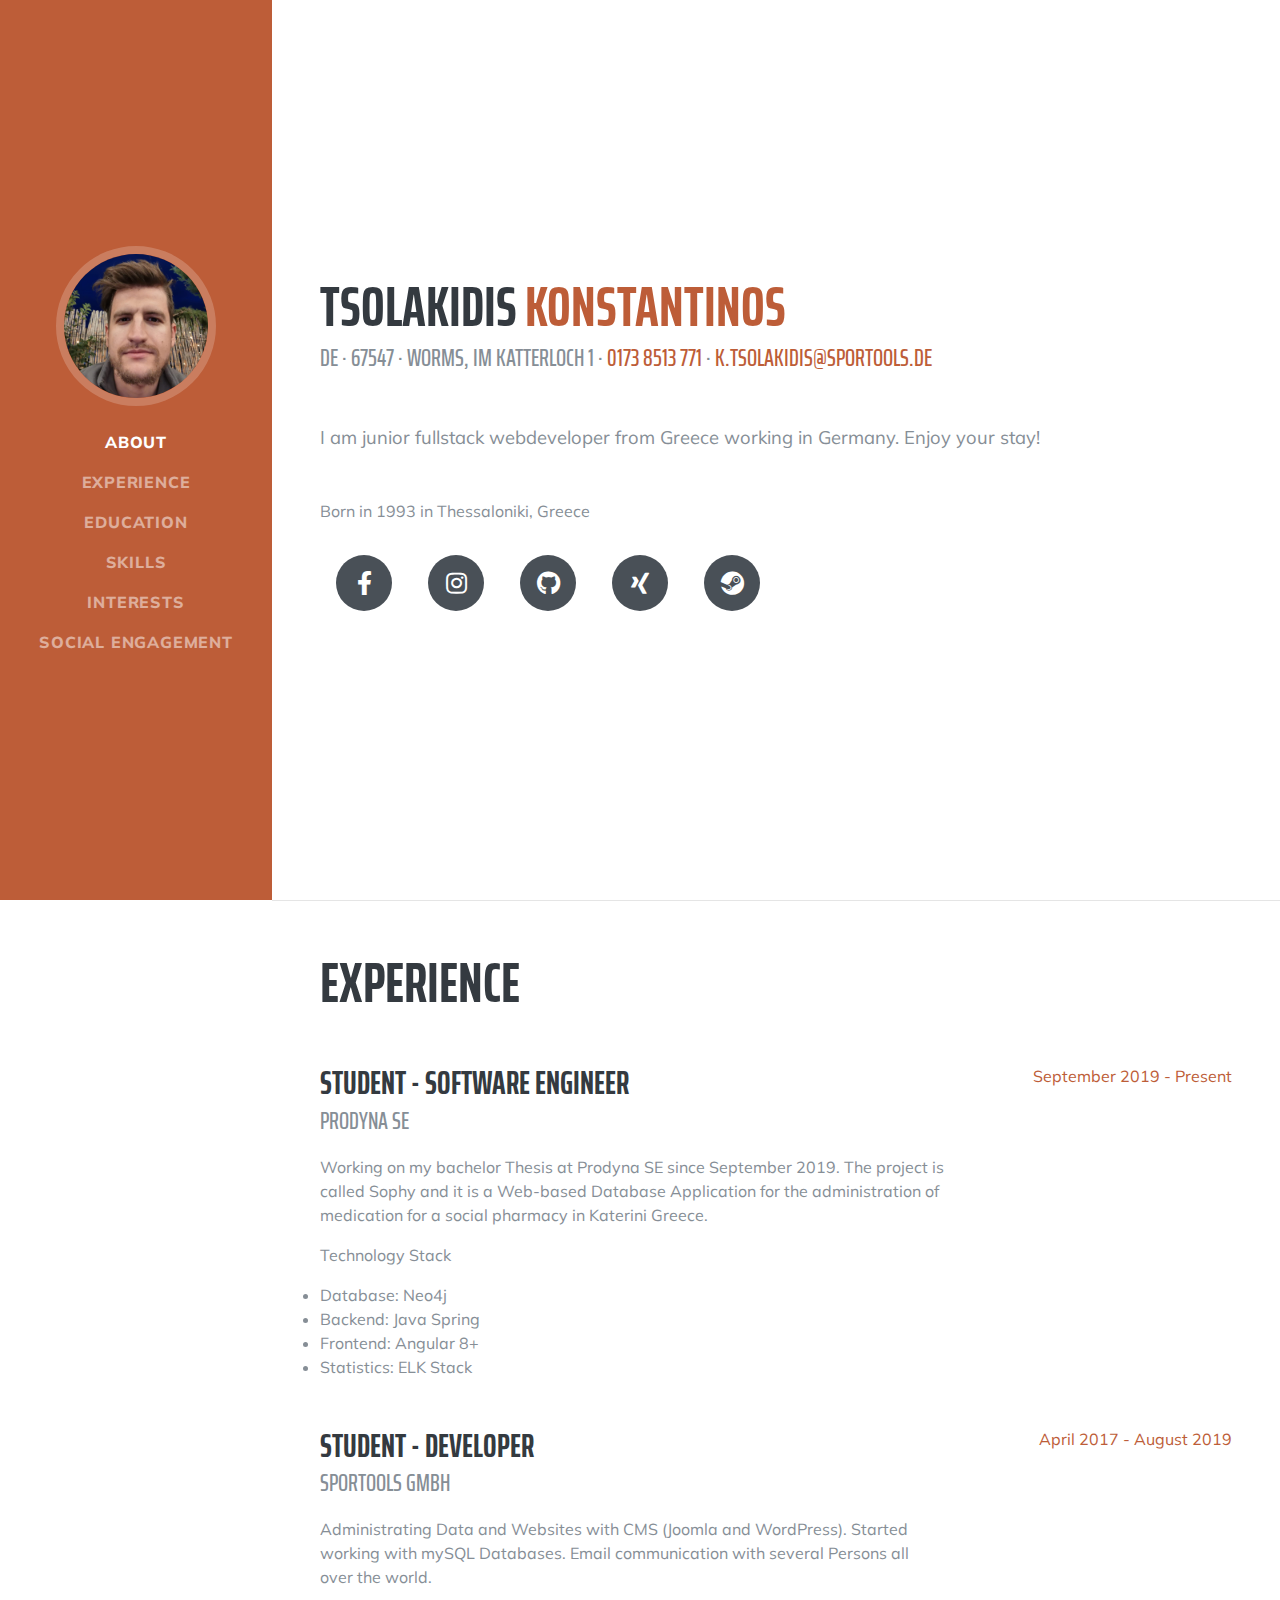
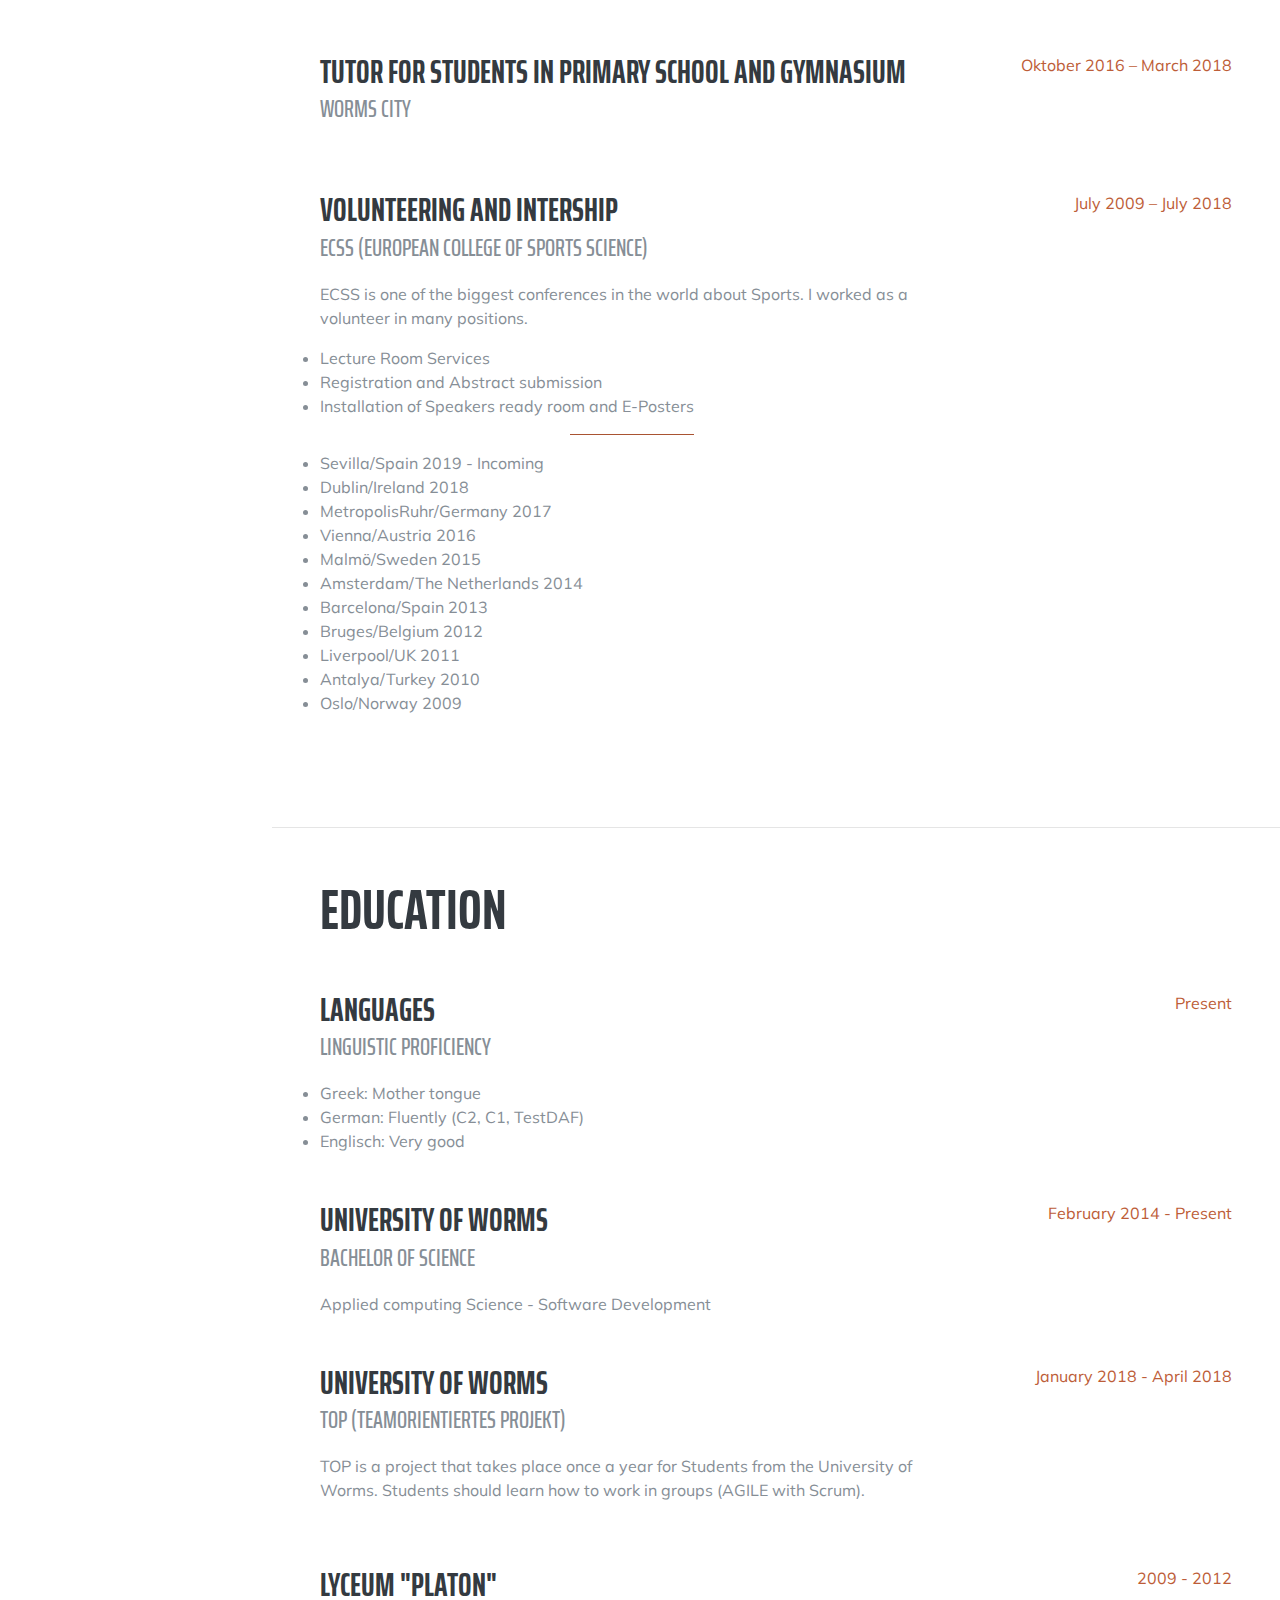
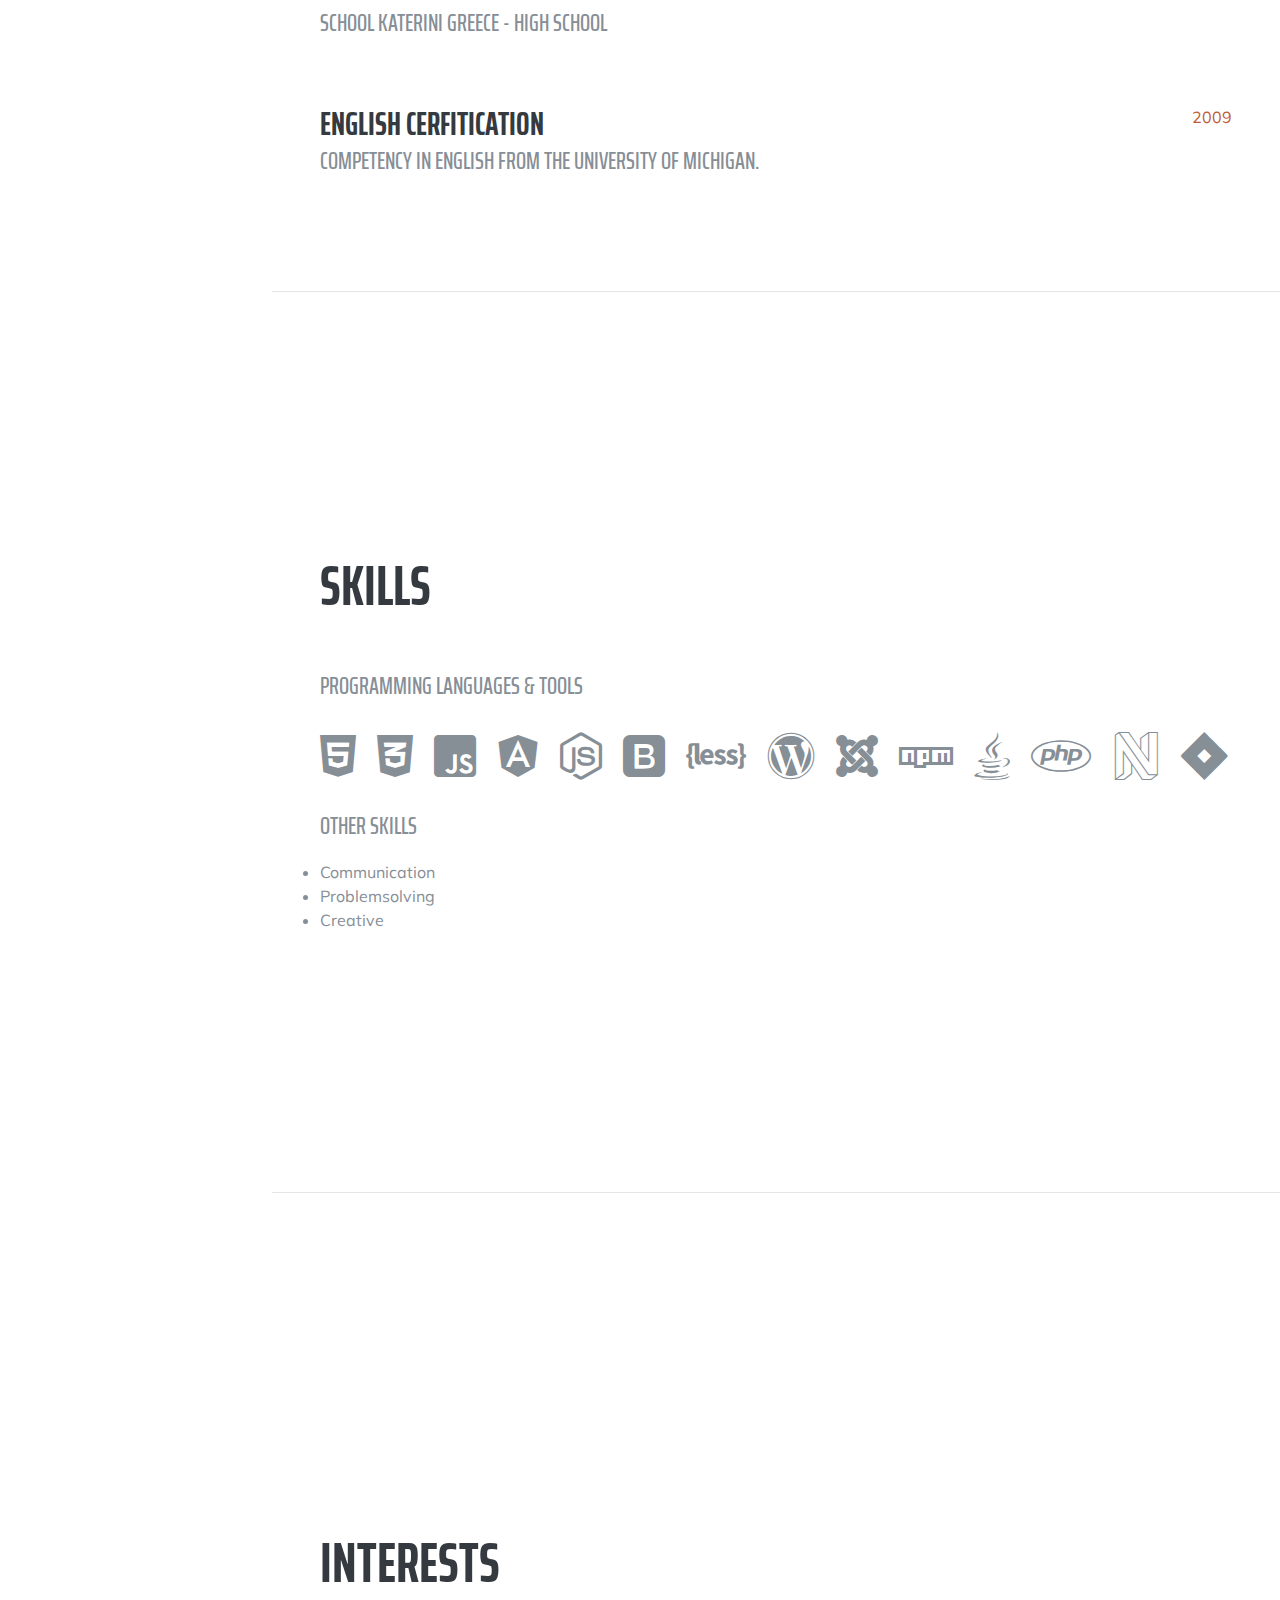
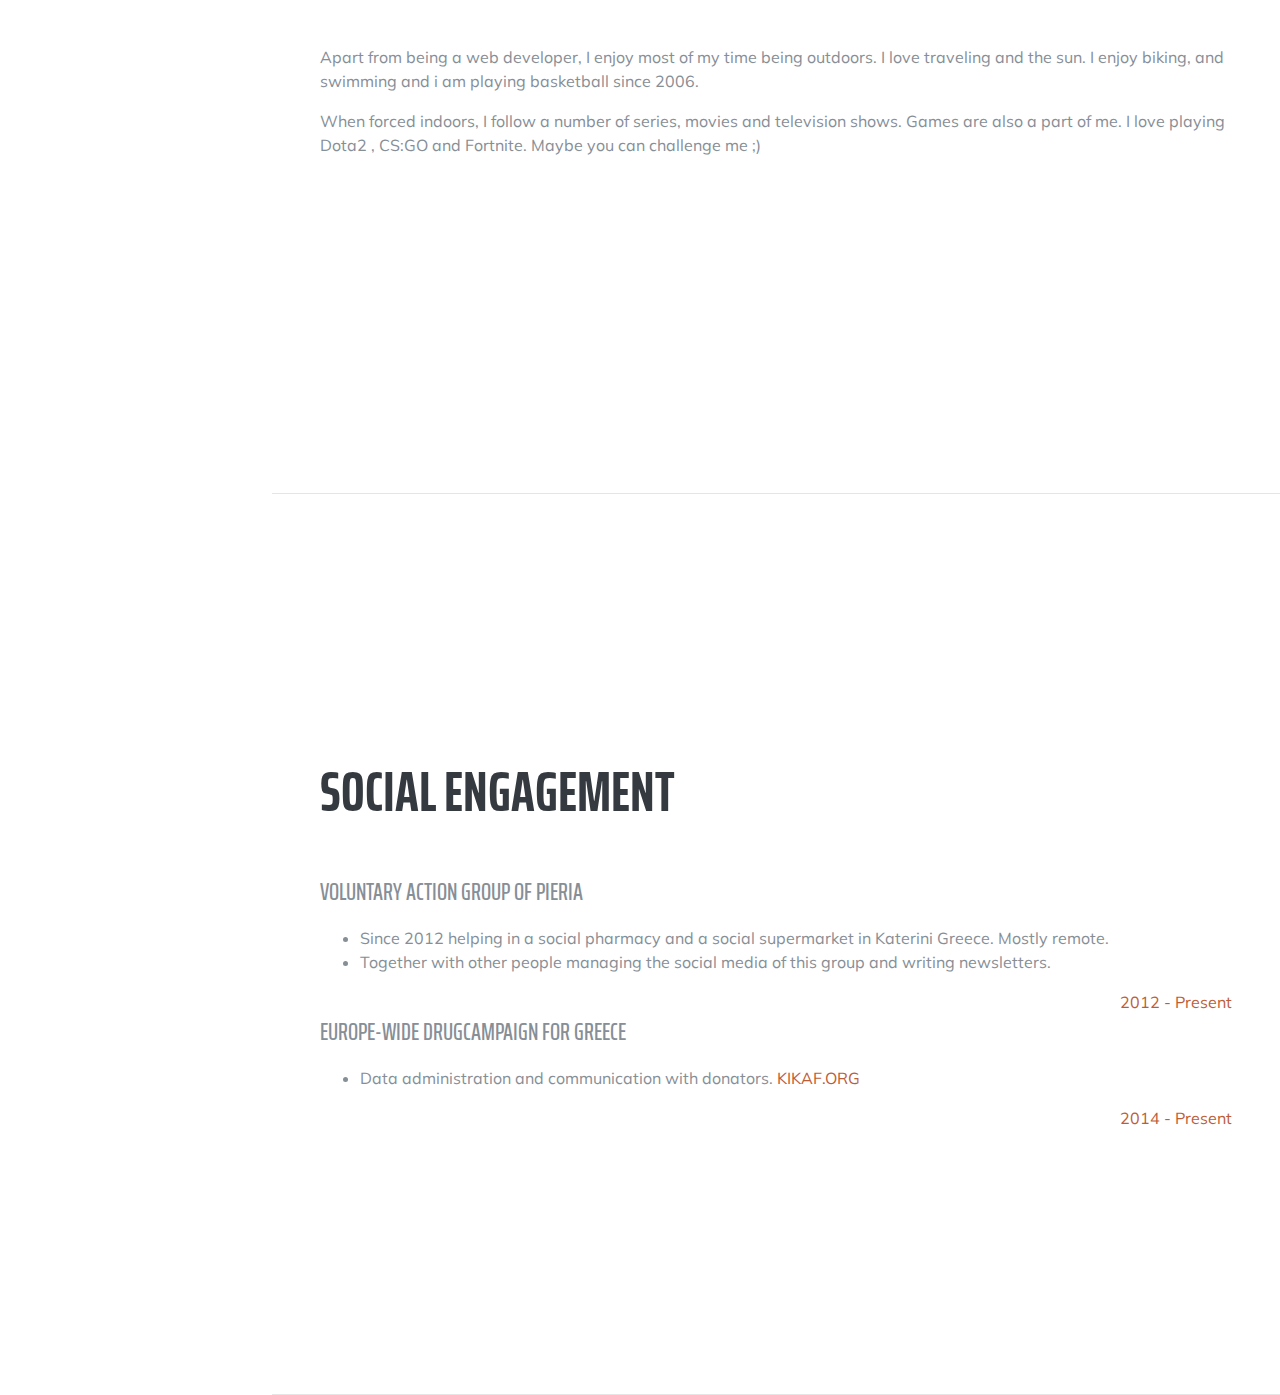
==== index.html @ 30c46c13 "Initial commit of my Website" ====
<!DOCTYPE html>
<html lang="en">

<head>

  <meta charset="utf-8">
  <meta name="viewport" content="width=device-width, initial-scale=1, shrink-to-fit=no">
  <meta name="description" content="">
  <meta name="author" content="">
  <link rel="shortcut icon" href="img/fav.png">

  <title>Tsolakidis Konstantinos - CV</title>

  <!-- Bootstrap core CSS -->
  <link href="vendor/bootstrap/css/bootstrap.min.css" rel="stylesheet">

  <!-- Custom fonts for this template -->
  <link href="https://fonts.googleapis.com/css?family=Saira+Extra+Condensed:500,700" rel="stylesheet">
  <link href="https://fonts.googleapis.com/css?family=Muli:400,400i,800,800i" rel="stylesheet">
  <link href="vendor/fontawesome-free/css/all.min.css" rel="stylesheet">

  <!-- Custom styles for this template -->
  <link href="css/resume.min.css" rel="stylesheet">

</head>

<body id="page-top">

  <nav class="navbar navbar-expand-lg navbar-dark bg-primary fixed-top" id="sideNav">
    <a class="navbar-brand js-scroll-trigger" href="#page-top">
      <span class="d-block d-lg-none">Konstantinos Tsolakidis</span>
      <span class="d-none d-lg-block">
        <img class="img-fluid img-profile rounded-circle mx-auto mb-2" src="img/profile.jpg" alt="">
      </span>
    </a>
    <button class="navbar-toggler" type="button" data-toggle="collapse" data-target="#navbarSupportedContent"
      aria-controls="navbarSupportedContent" aria-expanded="false" aria-label="Toggle navigation">
      <span class="navbar-toggler-icon"></span>
    </button>
    <div class="collapse navbar-collapse" id="navbarSupportedContent">
      <ul class="navbar-nav">
        <li class="nav-item">
          <a class="nav-link js-scroll-trigger" href="#about">About</a>
        </li>
        <li class="nav-item">
          <a class="nav-link js-scroll-trigger" href="#experience">Experience</a>
        </li>
        <li class="nav-item">
          <a class="nav-link js-scroll-trigger" href="#education">Education</a>
        </li>
        <li class="nav-item">
          <a class="nav-link js-scroll-trigger" href="#skills">Skills</a>
        </li>
        <li class="nav-item">
          <a class="nav-link js-scroll-trigger" href="#interests">Interests</a>
        </li>
        <li class="nav-item">
          <a class="nav-link js-scroll-trigger" href="#social">Social Engagement</a>
        </li>
      </ul>
    </div>
  </nav>

  <div class="container-fluid p-0">

    <section class="resume-section p-3 p-lg-5 d-flex align-items-center" id="about">
      <div class="w-100">
        <img class="img-fluid img-profile rounded-circle mx-auto mb-2 d-xl-none d-lg-none" style="width:40%;"
          src="img/profile.jpg" alt="">
        <h2 class="mb-0">Tsolakidis
          <span class="text-primary">Konstantinos</span>
        </h2>
        <div class="subheading mb-5">DE · 67547 · Worms, Im Katterloch 1 · <a href="tel:+491738513771">0173 8513 771</a>
          ·
          <a href="mailto:name@email.com">k.tsolakidis@sportools.de</a>
        </div>
        <p class="lead mb-5">I am junior fullstack webdeveloper from Greece working in Germany. Enjoy your stay!</p>
        <p>Born in 1993 in Thessaloniki, Greece</p>
        <div class="social-icons">
          <a class="m-3" href="https://www.facebook.com/kostas.tsolakidis.9">
            <i class="fab fa-facebook-f"></i>
          </a>
          <a class="m-3" href="https://www.instagram.com/tso1as/">
            <i class="fab fa-instagram"></i>
          </a>
          <a class="m-3" href="https://github.com/TsolakidisK">
            <i class="fab fa-github"></i>
          </a>
          <a class="m-3" href="https://www.xing.com/profile/Konstantinos_Tsolakidis7/cv">
            <i class="fab fa-xing"></i>
          </a>
          <a class="m-3" href="https://steamcommunity.com/profiles/76561198160814520/">
            <i class="fab fa-steam"></i>
          </a>
        </div>
      </div>
    </section>

    <hr class="m-0">

    <section class="resume-section p-3 p-lg-5 d-flex justify-content-center" id="experience">
      <div class="w-100">
        <h2 class="mb-5">Experience</h2>

        <div class="resume-item d-flex flex-column flex-md-row justify-content-between mb-5">
          <div class="resume-content">
            <h3 class="mb-0">Student - Software Engineer</h3>
            <div class="subheading mb-3">Prodyna SE</div>
            <p>Working on my bachelor Thesis at Prodyna SE since September 2019. The project is called Sophy and it is a
              Web-based Database Application for the administration of medication for a social pharmacy in Katerini
              Greece.</p>
            <p>Technology Stack</p>
            <li>Database: Neo4j</li>
            <li>Backend: Java Spring</li>
            <li>Frontend: Angular 8+</li>
            <li>Statistics: ELK Stack</li>
          </div>
          <div class="resume-date text-md-right">
            <span class="text-primary">September 2019 - Present</span>
          </div>
        </div>

        <div class="resume-item d-flex flex-column flex-md-row justify-content-between mb-5">
          <div class="resume-content">
            <h3 class="mb-0">Student - Developer</h3>
            <div class="subheading mb-3">SporTools GmbH</div>
            <p>Administrating Data and Websites with CMS (Joomla and WordPress). Started working with mySQL Databases.
              Email communication with several Persons all over the world.</p>
          </div>
          <div class="resume-date text-md-right">
            <span class="text-primary">April 2017 - August 2019</span>
          </div>
        </div>

        <div class="resume-item d-flex flex-column flex-md-row justify-content-between mb-5">
          <div class="resume-content">
            <h3 class="mb-0">Tutor for students in primary school and Gymnasium</h3>
            <div class="subheading mb-3">Worms City</div>
            <p></p>
          </div>
          <div class="resume-date text-md-right">
            <span class="text-primary">Oktober 2016 – March 2018</span>
          </div>
        </div>

        <div class="resume-item d-flex flex-column flex-md-row justify-content-between mb-5">
          <div class="resume-content">
            <h3 class="mb-0">Volunteering and Intership</h3>
            <div class="subheading mb-3">ECSS (European College of Sports Science)</div>
            <p>ECSS is one of the biggest conferences in the world about Sports. I worked as a volunteer in many
              positions.
              <li>Lecture Room Services</li>
              <li>Registration and Abstract submission</li>
              <li>Installation of Speakers ready room and E-Posters</li>
              <hr style="width: 20%; color: black; height: 0.01rem; background-color:#BD5D38; text-align:left;" />
              <li>Sevilla/Spain 2019 - Incoming</li>
              <li>Dublin/Ireland 2018</li>
              <li>MetropolisRuhr/Germany 2017</li>
              <li>Vienna/Austria 2016</li>
              <li>Malmö/Sweden 2015</li>
              <li>Amsterdam/The Netherlands 2014</li>
              <li>Barcelona/Spain 2013</li>
              <li>Bruges/Belgium 2012</li>
              <li>Liverpool/UK 2011</li>
              <li>Antalya/Turkey 2010</li>
              <li>Oslo/Norway 2009</li>
            </p>
          </div>
          <div class="resume-date text-md-right">
            <span class="text-primary">July 2009 – July 2018</span>
          </div>
        </div>

      </div>

    </section>

    <hr class="m-0">

    <section class="resume-section p-3 p-lg-5 d-flex align-items-center" id="education">
      <div class="w-100">
        <h2 class="mb-5">Education</h2>

        <div class="resume-item d-flex flex-column flex-md-row justify-content-between mb-5">
          <div class="resume-content">
            <h3 class="mb-0">Languages</h3>
            <div class="subheading mb-3">
              Linguistic proficiency</div>
            <li>Greek: Mother tongue</li>
            <li>German: Fluently (C2, C1, TestDAF)</li>
            <li>Englisch: Very good</li>
          </div>
          <div class="resume-date text-md-right">
            <span class="text-primary">Present</span>
          </div>
        </div>

        <div class="resume-item d-flex flex-column flex-md-row justify-content-between mb-5">
          <div class="resume-content">
            <h3 class="mb-0">University of Worms</h3>
            <div class="subheading mb-3">Bachelor of Science</div>
            <div>Applied computing Science - Software Development</div>
          </div>
          <div class="resume-date text-md-right">
            <span class="text-primary">February 2014 - Present</span>
          </div>
        </div>

        <div class="resume-item d-flex flex-column flex-md-row justify-content-between mb-5">
          <div class="resume-content">
            <h3 class="mb-0">University of Worms</h3>
            <div class="subheading mb-3">TOP (Teamorientiertes Projekt)</div>
            <p>TOP is a project that takes place once a year for Students from the University of Worms. Students should
              learn how to work in groups (AGILE with Scrum).</p>
          </div>
          <div class="resume-date text-md-right">
            <span class="text-primary">January 2018 - April 2018</span>
          </div>
        </div>

        <div class="resume-item d-flex flex-column flex-md-row justify-content-between mb-5">
          <div class="resume-content">
            <h3 class="mb-0">Lyceum "Platon"</h3>
            <div class="subheading mb-3">School Katerini Greece - High School</div>
          </div>
          <div class="resume-date text-md-right">
            <span class="text-primary">2009 - 2012</span>
          </div>
        </div>

        <div class="resume-item d-flex flex-column flex-md-row justify-content-between mb-5">
          <div class="resume-content">
            <h3 class="mb-0">English Cerfitication</h3>
            <div class="subheading mb-3">Competency in English from the University of Michigan.</div>
          </div>
          <div class="resume-date text-md-right">
            <span class="text-primary">2009</span>
          </div>
        </div>

      </div>
    </section>

    <hr class="m-0">

    <section class="resume-section p-3 p-lg-5 d-flex align-items-center" id="skills">
      <div class="w-100">
        <h2 class="mb-5">Skills</h2>

        <div class="subheading mb-3">Programming Languages &amp; Tools</div>
        <ul class="list-inline dev-icons">
          <li class="list-inline-item">
            <i class="fab fa-html5"></i>
          </li>
          <li class="list-inline-item">
            <i class="fab fa-css3-alt"></i>
          </li>
          <li class="list-inline-item">
            <i class="fab fa-js-square"></i>
          </li>
          <li class="list-inline-item">
            <i class="fab fa-angular"></i>
          </li>
          <li class="list-inline-item">
            <i class="fab fa-node-js"></i>
          </li>
          <li class="list-inline-item">
            <i class="fab fa-bootstrap"></i>
          </li>
          <li class="list-inline-item">
            <i class="fab fa-less"></i>
          </li>
          <li class="list-inline-item">
            <i class="fab fa-wordpress"></i>
          </li>
          <li class="list-inline-item">
            <i class="fab fa-joomla"></i>
          </li>
          <li class="list-inline-item">
            <i class="fab fa-npm"></i>
          </li>
          <li class="list-inline-item">
            <i class="fab fa-java"></i>
          </li>
          <li class="list-inline-item">
            <i class="fab fa-php"></i>
          </li>
          <li class="list-inline-item">
            <i class="fab fa-neos"></i>
          </li>
          <li class="list-inline-item">
            <i class="fab fa-jira"></i>
          </li>
        </ul>

        <div class="subheading mb-3">Other skills</div>
        <li>Communication</li>
        <li>Problemsolving</li>
        <li>Creative</li>
      </div>
    </section>

    <hr class="m-0">

    <section class="resume-section p-3 p-lg-5 d-flex align-items-center" id="interests">
      <div class="w-100">
        <h2 class="mb-5">Interests</h2>
        <p>Apart from being a web developer, I enjoy most of my time being outdoors. I love traveling and the sun. I
          enjoy biking, and swimming and i am playing basketball since 2006.</p>
        <p class="mb-0">When forced indoors, I follow a number of series, movies and television shows. Games are also a
          part of me. I love playing Dota2 , CS:GO and Fortnite. Maybe you can challenge me ;)</p>
      </div>
    </section>

    <hr class="m-0">

    <section class="resume-section p-3 p-lg-5 d-flex align-items-center" id="social">
      <div class="w-100">
        <h2 class="mb-5">Social Engagement</h2>
        <div class="subheading mb-3">Voluntary Action Group of Pieria</div>
        <ul>
          <li>
            Since 2012 helping in a social pharmacy and a social supermarket in Katerini Greece. Mostly remote.
          </li>
          <li>
            Together with other people managing the social media of this group and writing newsletters.
          </li>
        </ul>
        <div class="resume-date text-md-right">
          <span class="text-primary">2012 - Present</span>
        </div>
        <div class="subheading mb-3">Europe-wide drugcampaign for Greece</div>
        <ul>
          <li>
            Data administration and communication with donators. <a href="http://www.KIKAF.ORG">KIKAF.ORG</a>
          </li>
        </ul>
        <div class="resume-date text-md-right">
          <span class="text-primary">2014 - Present</span>
        </div>
      </div>
  </div>
  </section>

  <hr class="m-0">

  </div>

  <!-- Bootstrap core JavaScript -->
  <script src="vendor/jquery/jquery.min.js"></script>
  <script src="vendor/bootstrap/js/bootstrap.bundle.min.js"></script>

  <!-- Plugin JavaScript -->
  <script src="vendor/jquery-easing/jquery.easing.min.js"></script>

  <!-- Custom scripts for this template -->
  <script src="js/resume.min.js"></script>

</body>

</html>
---- css/resume.min.css ----
/*!
 * Start Bootstrap - Resume v5.0.8 (https://startbootstrap.com/template-overviews/resume)
 * Copyright 2013-2019 Start Bootstrap
 * Licensed under MIT (https://github.com/BlackrockDigital/startbootstrap-resume/blob/master/LICENSE)
 */body{font-family:Muli,-apple-system,BlinkMacSystemFont,'Segoe UI',Roboto,'Helvetica Neue',Arial,sans-serif,'Apple Color Emoji','Segoe UI Emoji','Segoe UI Symbol','Noto Color Emoji';padding-top:54px;color:#868e96}@media (min-width:992px){body{padding-top:0;padding-left:17rem}}h1,h2,h3,h4,h5,h6{font-family:'Saira Extra Condensed',-apple-system,BlinkMacSystemFont,'Segoe UI',Roboto,'Helvetica Neue',Arial,sans-serif,'Apple Color Emoji','Segoe UI Emoji','Segoe UI Symbol','Noto Color Emoji';font-weight:700;text-transform:uppercase;color:#343a40}h1{font-size:6rem;line-height:5.5rem}h2{font-size:3.5rem}h3{font-size:2rem}p.lead{font-size:1.15rem;font-weight:400}.subheading{text-transform:uppercase;font-weight:500;font-family:'Saira Extra Condensed',-apple-system,BlinkMacSystemFont,'Segoe UI',Roboto,'Helvetica Neue',Arial,sans-serif,'Apple Color Emoji','Segoe UI Emoji','Segoe UI Symbol','Noto Color Emoji';font-size:1.5rem}.social-icons a{display:inline-block;height:3.5rem;width:3.5rem;background-color:#495057;color:#fff!important;border-radius:100%;text-align:center;font-size:1.5rem;line-height:3.5rem;margin-right:1rem}.social-icons a:last-child{margin-right:0}.social-icons a:hover{background-color:#bd5d38}.dev-icons{font-size:3rem}.dev-icons .list-inline-item i:hover{color:#bd5d38}#sideNav .navbar-nav .nav-item .nav-link{font-weight:800;letter-spacing:.05rem;text-transform:uppercase}#sideNav .navbar-toggler:focus{outline-color:#d48a6e}@media (min-width:992px){#sideNav{text-align:center;position:fixed;top:0;left:0;display:flex;flex-direction:column;width:17rem;height:100vh}#sideNav .navbar-brand{display:flex;margin:auto auto 0;padding:.5rem}#sideNav .navbar-brand .img-profile{max-width:10rem;max-height:10rem;border:.5rem solid rgba(255,255,255,.2)}#sideNav .navbar-collapse{display:flex;align-items:flex-start;flex-grow:0;width:100%;margin-bottom:auto}#sideNav .navbar-collapse .navbar-nav{flex-direction:column;width:100%}#sideNav .navbar-collapse .navbar-nav .nav-item{display:block}#sideNav .navbar-collapse .navbar-nav .nav-item .nav-link{display:block}}section.resume-section{padding-top:5rem!important;padding-bottom:5rem!important;max-width:75rem}section.resume-section .resume-item .resume-date{min-width:none}@media (min-width:768px){section.resume-section{min-height:100vh}section.resume-section .resume-item .resume-date{min-width:18rem}}@media (min-width:992px){section.resume-section{padding-top:3rem!important;padding-bottom:3rem!important}}.bg-primary{background-color:#bd5d38!important}.text-primary{color:#bd5d38!important}a{color:#bd5d38}a:active,a:focus,a:hover{color:#824027}
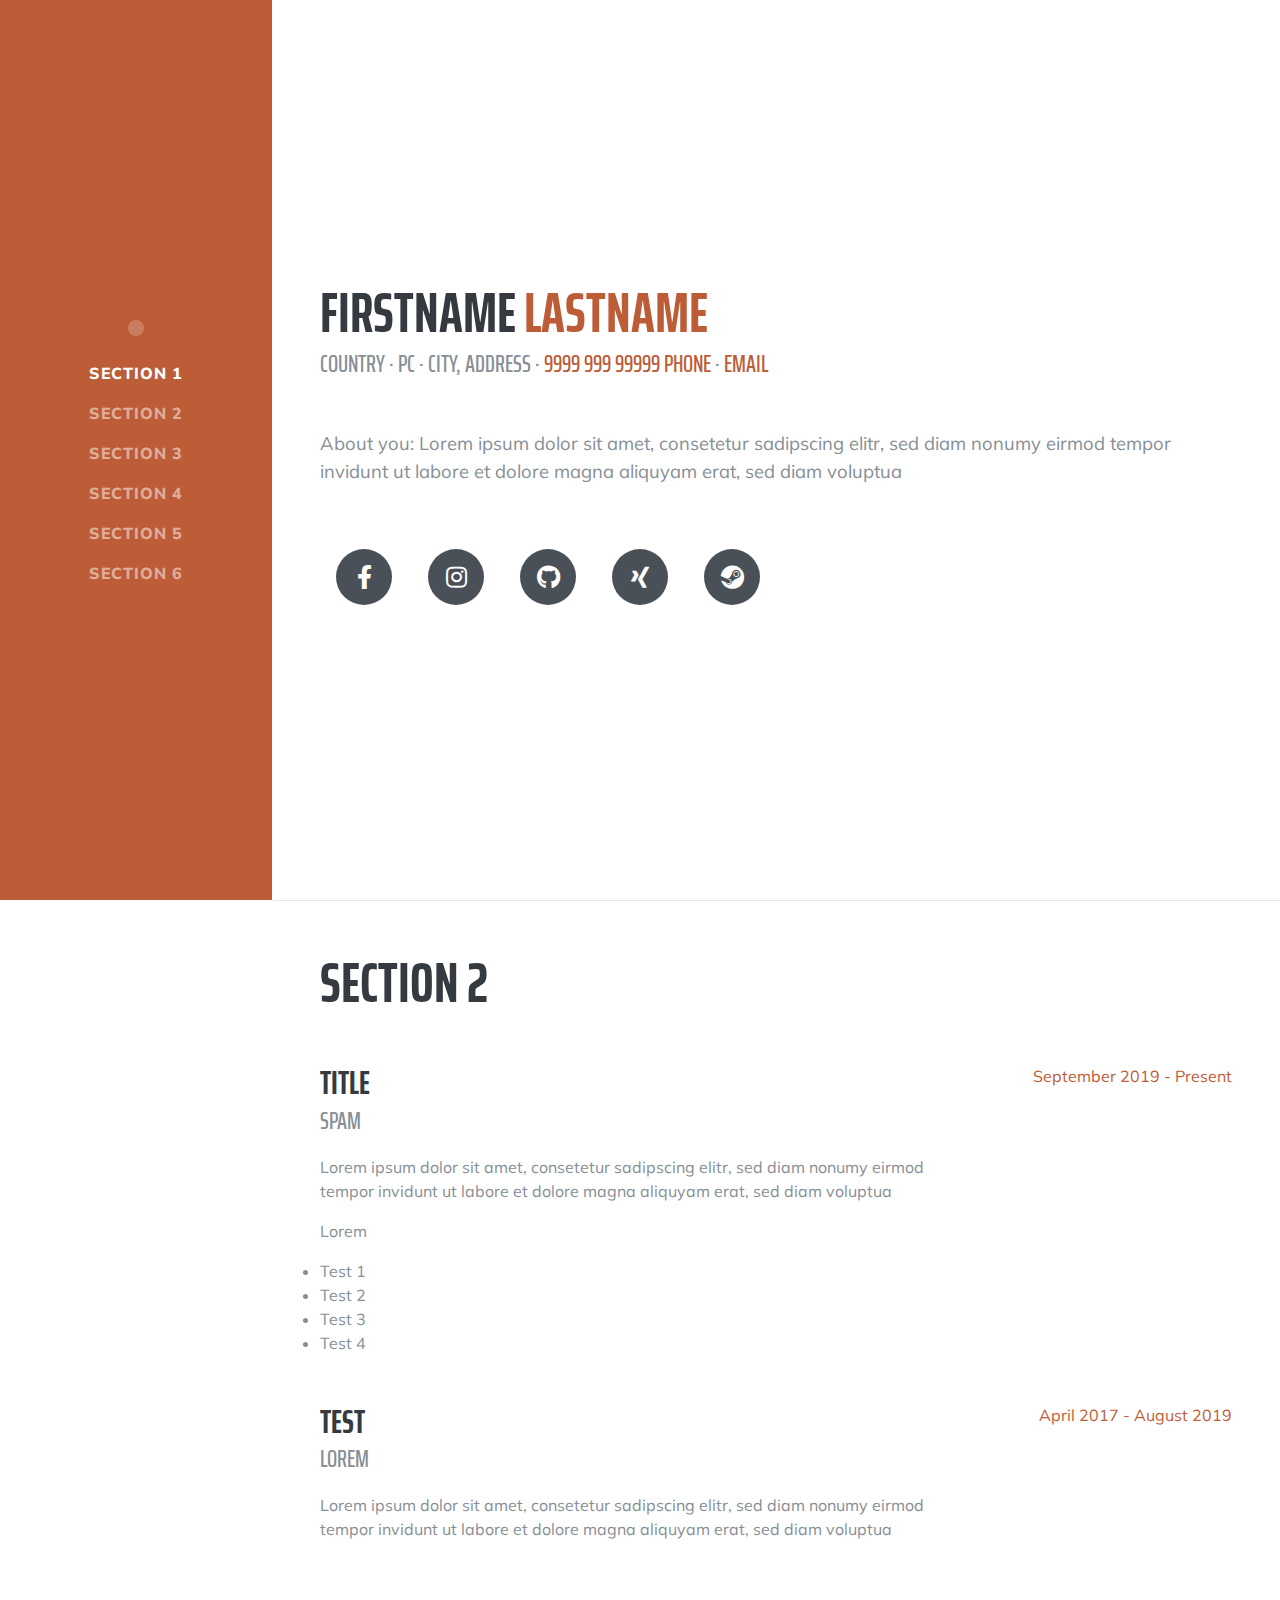
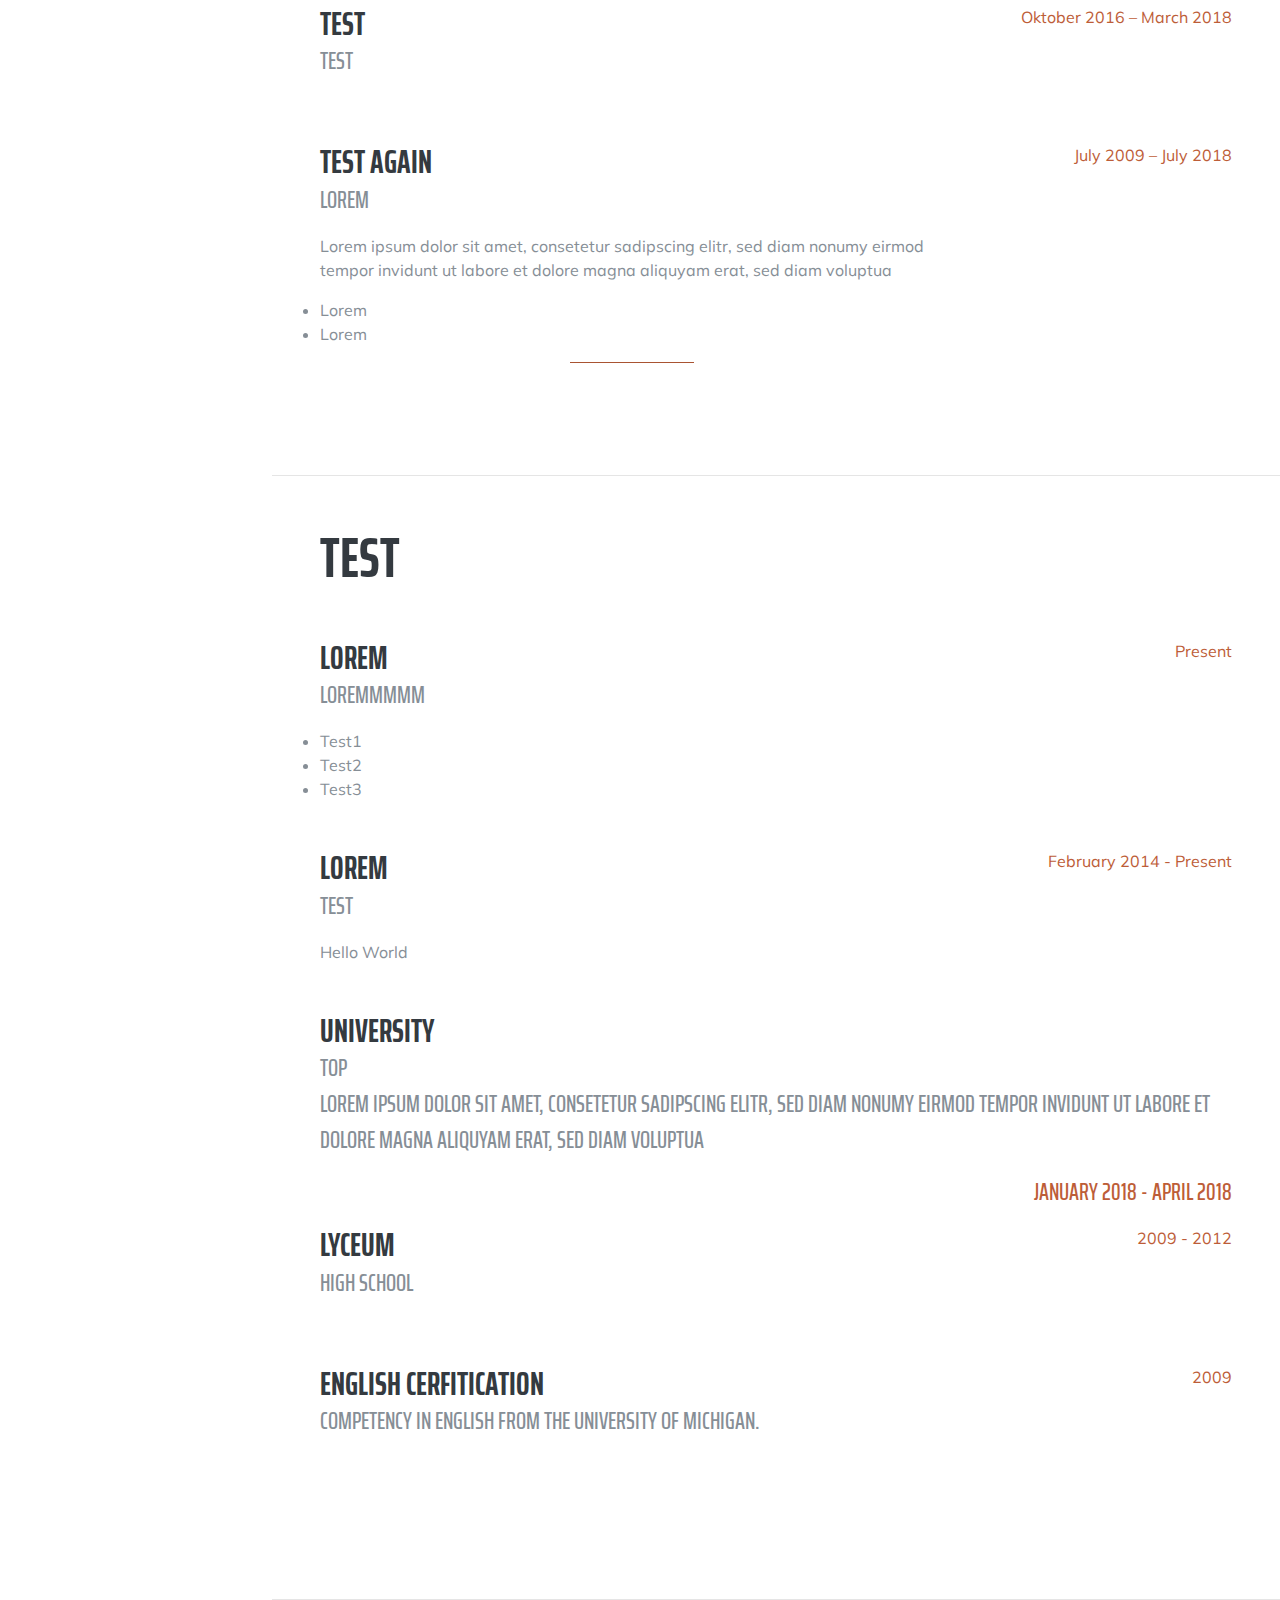
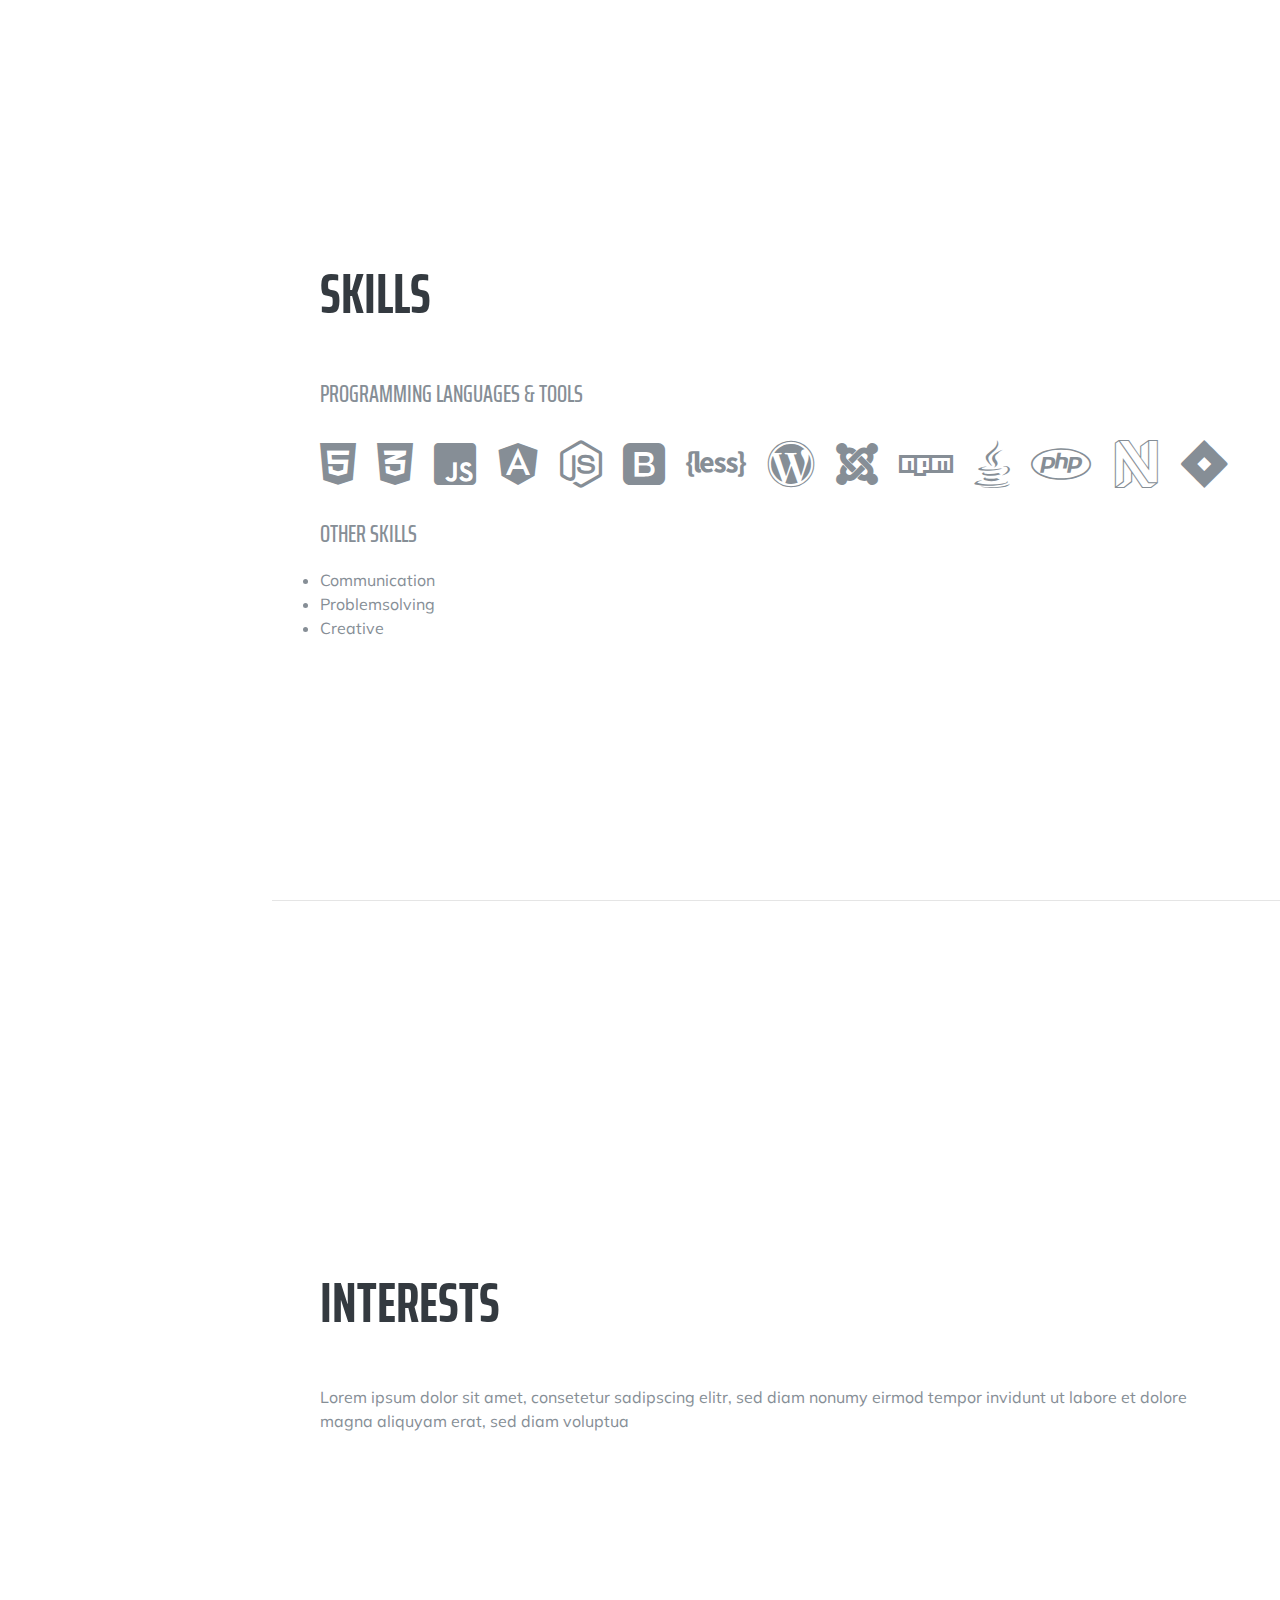
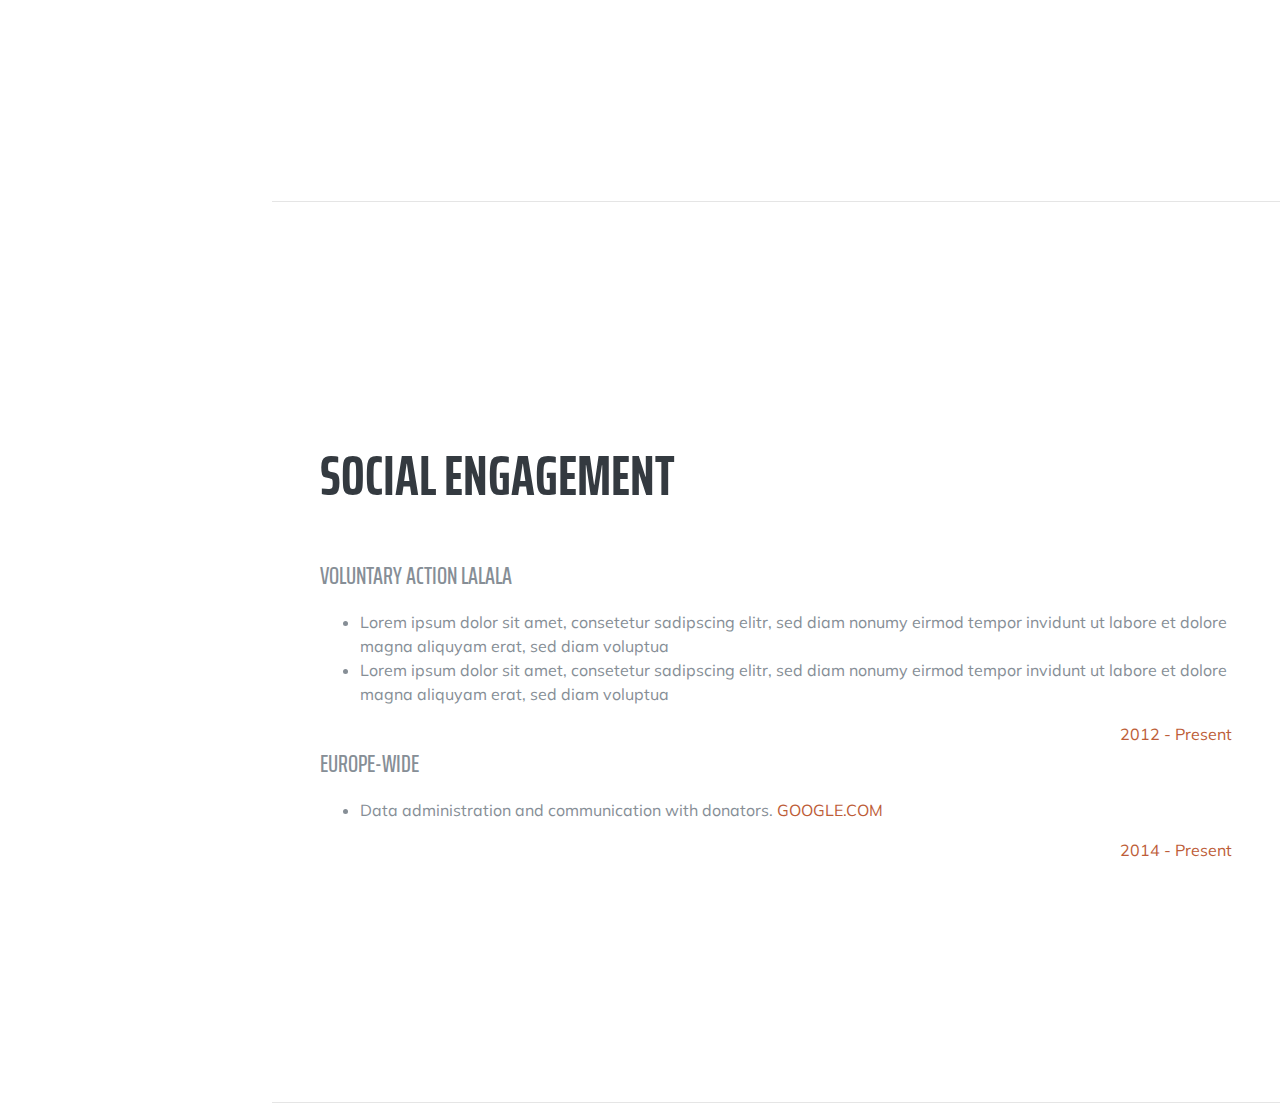
==== commit 8de039c8: "created a feature branch with dummy data for overall use" ====
--- a/index.html
+++ b/index.html
@@ -1,6 +1,5 @@
 <!DOCTYPE html>
 <html lang="en">
-
 <head>
 
   <meta charset="utf-8">
@@ -9,7 +8,7 @@
   <meta name="author" content="">
   <link rel="shortcut icon" href="img/fav.png">
 
-  <title>Tsolakidis Konstantinos - CV</title>
+  <title>Put your title in here</title>
 
   <!-- Bootstrap core CSS -->
   <link href="vendor/bootstrap/css/bootstrap.min.css" rel="stylesheet">
@@ -28,7 +27,7 @@
 
   <nav class="navbar navbar-expand-lg navbar-dark bg-primary fixed-top" id="sideNav">
     <a class="navbar-brand js-scroll-trigger" href="#page-top">
-      <span class="d-block d-lg-none">Konstantinos Tsolakidis</span>
+      <span class="d-block d-lg-none">Your name or your company</span>
       <span class="d-none d-lg-block">
         <img class="img-fluid img-profile rounded-circle mx-auto mb-2" src="img/profile.jpg" alt="">
       </span>
@@ -40,22 +39,22 @@
     <div class="collapse navbar-collapse" id="navbarSupportedContent">
       <ul class="navbar-nav">
         <li class="nav-item">
-          <a class="nav-link js-scroll-trigger" href="#about">About</a>
-        </li>
-        <li class="nav-item">
-          <a class="nav-link js-scroll-trigger" href="#experience">Experience</a>
-        </li>
-        <li class="nav-item">
-          <a class="nav-link js-scroll-trigger" href="#education">Education</a>
-        </li>
-        <li class="nav-item">
-          <a class="nav-link js-scroll-trigger" href="#skills">Skills</a>
-        </li>
-        <li class="nav-item">
-          <a class="nav-link js-scroll-trigger" href="#interests">Interests</a>
-        </li>
-        <li class="nav-item">
-          <a class="nav-link js-scroll-trigger" href="#social">Social Engagement</a>
+          <a class="nav-link js-scroll-trigger" href="#section1">Section 1</a>
+        </li>
+        <li class="nav-item">
+          <a class="nav-link js-scroll-trigger" href="#section2">Section 2</a>
+        </li>
+        <li class="nav-item">
+          <a class="nav-link js-scroll-trigger" href="#section3">Section 3</a>
+        </li>
+        <li class="nav-item">
+          <a class="nav-link js-scroll-trigger" href="#section4">Section 4</a>
+        </li>
+        <li class="nav-item">
+          <a class="nav-link js-scroll-trigger" href="#section5">Section 5</a>
+        </li>
+        <li class="nav-item">
+          <a class="nav-link js-scroll-trigger" href="#section6">Section 6</a>
         </li>
       </ul>
     </div>
@@ -63,33 +62,32 @@
 
   <div class="container-fluid p-0">
 
-    <section class="resume-section p-3 p-lg-5 d-flex align-items-center" id="about">
+    <section class="resume-section p-3 p-lg-5 d-flex align-items-center" id="section1">
       <div class="w-100">
         <img class="img-fluid img-profile rounded-circle mx-auto mb-2 d-xl-none d-lg-none" style="width:40%;"
           src="img/profile.jpg" alt="">
-        <h2 class="mb-0">Tsolakidis
-          <span class="text-primary">Konstantinos</span>
+        <h2 class="mb-0">FirstName
+          <span class="text-primary">LastName</span>
         </h2>
-        <div class="subheading mb-5">DE · 67547 · Worms, Im Katterloch 1 · <a href="tel:+491738513771">0173 8513 771</a>
+        <div class="subheading mb-5">COUNTRY · PC · CITY, ADDRESS · <a href="tel:+999999999">9999 999 99999 PHONE</a>
           ·
-          <a href="mailto:name@email.com">k.tsolakidis@sportools.de</a>
-        </div>
-        <p class="lead mb-5">I am junior fullstack webdeveloper from Greece working in Germany. Enjoy your stay!</p>
-        <p>Born in 1993 in Thessaloniki, Greece</p>
+          <a href="mailto:name@email.com">EMAIL</a>
+        </div>
+        <p class="lead mb-5">About you: Lorem ipsum dolor sit amet, consetetur sadipscing elitr, sed diam nonumy eirmod tempor invidunt ut labore et dolore magna aliquyam erat, sed diam voluptua</p>
         <div class="social-icons">
-          <a class="m-3" href="https://www.facebook.com/kostas.tsolakidis.9">
+          <a class="m-3" href="https://www.facebook.com/">
             <i class="fab fa-facebook-f"></i>
           </a>
-          <a class="m-3" href="https://www.instagram.com/tso1as/">
+          <a class="m-3" href="https://www.instagram.com/">
             <i class="fab fa-instagram"></i>
           </a>
-          <a class="m-3" href="https://github.com/TsolakidisK">
+          <a class="m-3" href="https://github.com/">
             <i class="fab fa-github"></i>
           </a>
-          <a class="m-3" href="https://www.xing.com/profile/Konstantinos_Tsolakidis7/cv">
+          <a class="m-3" href="https://www.xing.com/profile/">
             <i class="fab fa-xing"></i>
           </a>
-          <a class="m-3" href="https://steamcommunity.com/profiles/76561198160814520/">
+          <a class="m-3" href="https://steamcommunity.com/profiles/">
             <i class="fab fa-steam"></i>
           </a>
         </div>
@@ -98,22 +96,20 @@
 
     <hr class="m-0">
 
-    <section class="resume-section p-3 p-lg-5 d-flex justify-content-center" id="experience">
-      <div class="w-100">
-        <h2 class="mb-5">Experience</h2>
-
-        <div class="resume-item d-flex flex-column flex-md-row justify-content-between mb-5">
-          <div class="resume-content">
-            <h3 class="mb-0">Student - Software Engineer</h3>
-            <div class="subheading mb-3">Prodyna SE</div>
-            <p>Working on my bachelor Thesis at Prodyna SE since September 2019. The project is called Sophy and it is a
-              Web-based Database Application for the administration of medication for a social pharmacy in Katerini
-              Greece.</p>
-            <p>Technology Stack</p>
-            <li>Database: Neo4j</li>
-            <li>Backend: Java Spring</li>
-            <li>Frontend: Angular 8+</li>
-            <li>Statistics: ELK Stack</li>
+    <section class="resume-section p-3 p-lg-5 d-flex justify-content-center" id="section2">
+      <div class="w-100">
+        <h2 class="mb-5">Section 2</h2>
+
+        <div class="resume-item d-flex flex-column flex-md-row justify-content-between mb-5">
+          <div class="resume-content">
+            <h3 class="mb-0">Title</h3>
+            <div class="subheading mb-3">Spam</div>
+            <p>Lorem ipsum dolor sit amet, consetetur sadipscing elitr, sed diam nonumy eirmod tempor invidunt ut labore et dolore magna aliquyam erat, sed diam voluptua</p>
+            <p>Lorem</p>
+            <li>Test 1</li>
+            <li>Test 2</li>
+            <li>Test 3</li>
+            <li>Test 4</li>
           </div>
           <div class="resume-date text-md-right">
             <span class="text-primary">September 2019 - Present</span>
@@ -122,10 +118,9 @@
 
         <div class="resume-item d-flex flex-column flex-md-row justify-content-between mb-5">
           <div class="resume-content">
-            <h3 class="mb-0">Student - Developer</h3>
-            <div class="subheading mb-3">SporTools GmbH</div>
-            <p>Administrating Data and Websites with CMS (Joomla and WordPress). Started working with mySQL Databases.
-              Email communication with several Persons all over the world.</p>
+            <h3 class="mb-0">Test</h3>
+            <div class="subheading mb-3">Lorem</div>
+            <p>Lorem ipsum dolor sit amet, consetetur sadipscing elitr, sed diam nonumy eirmod tempor invidunt ut labore et dolore magna aliquyam erat, sed diam voluptua</p>
           </div>
           <div class="resume-date text-md-right">
             <span class="text-primary">April 2017 - August 2019</span>
@@ -134,8 +129,8 @@
 
         <div class="resume-item d-flex flex-column flex-md-row justify-content-between mb-5">
           <div class="resume-content">
-            <h3 class="mb-0">Tutor for students in primary school and Gymnasium</h3>
-            <div class="subheading mb-3">Worms City</div>
+            <h3 class="mb-0">Test</h3>
+            <div class="subheading mb-3">Test</div>
             <p></p>
           </div>
           <div class="resume-date text-md-right">
@@ -145,25 +140,12 @@
 
         <div class="resume-item d-flex flex-column flex-md-row justify-content-between mb-5">
           <div class="resume-content">
-            <h3 class="mb-0">Volunteering and Intership</h3>
-            <div class="subheading mb-3">ECSS (European College of Sports Science)</div>
-            <p>ECSS is one of the biggest conferences in the world about Sports. I worked as a volunteer in many
-              positions.
-              <li>Lecture Room Services</li>
-              <li>Registration and Abstract submission</li>
-              <li>Installation of Speakers ready room and E-Posters</li>
+            <h3 class="mb-0">Test again</h3>
+            <div class="subheading mb-3">Lorem</div>
+            <p>Lorem ipsum dolor sit amet, consetetur sadipscing elitr, sed diam nonumy eirmod tempor invidunt ut labore et dolore magna aliquyam erat, sed diam voluptua
+              <li>Lorem</li>
+              <li>Lorem</li>
               <hr style="width: 20%; color: black; height: 0.01rem; background-color:#BD5D38; text-align:left;" />
-              <li>Sevilla/Spain 2019 - Incoming</li>
-              <li>Dublin/Ireland 2018</li>
-              <li>MetropolisRuhr/Germany 2017</li>
-              <li>Vienna/Austria 2016</li>
-              <li>Malmö/Sweden 2015</li>
-              <li>Amsterdam/The Netherlands 2014</li>
-              <li>Barcelona/Spain 2013</li>
-              <li>Bruges/Belgium 2012</li>
-              <li>Liverpool/UK 2011</li>
-              <li>Antalya/Turkey 2010</li>
-              <li>Oslo/Norway 2009</li>
             </p>
           </div>
           <div class="resume-date text-md-right">
@@ -177,18 +159,18 @@
 
     <hr class="m-0">
 
-    <section class="resume-section p-3 p-lg-5 d-flex align-items-center" id="education">
-      <div class="w-100">
-        <h2 class="mb-5">Education</h2>
-
-        <div class="resume-item d-flex flex-column flex-md-row justify-content-between mb-5">
-          <div class="resume-content">
-            <h3 class="mb-0">Languages</h3>
+    <section class="resume-section p-3 p-lg-5 d-flex align-items-center" id="section3">
+      <div class="w-100">
+        <h2 class="mb-5">Test</h2>
+
+        <div class="resume-item d-flex flex-column flex-md-row justify-content-between mb-5">
+          <div class="resume-content">
+            <h3 class="mb-0">Lorem</h3>
             <div class="subheading mb-3">
-              Linguistic proficiency</div>
-            <li>Greek: Mother tongue</li>
-            <li>German: Fluently (C2, C1, TestDAF)</li>
-            <li>Englisch: Very good</li>
+              Loremmmmm</div>
+            <li>Test1</li>
+            <li>Test2</li>
+            <li>Test3</li>
           </div>
           <div class="resume-date text-md-right">
             <span class="text-primary">Present</span>
@@ -197,9 +179,9 @@
 
         <div class="resume-item d-flex flex-column flex-md-row justify-content-between mb-5">
           <div class="resume-content">
-            <h3 class="mb-0">University of Worms</h3>
-            <div class="subheading mb-3">Bachelor of Science</div>
-            <div>Applied computing Science - Software Development</div>
+            <h3 class="mb-0">Lorem</h3>
+            <div class="subheading mb-3">Test</div>
+            <div>Hello World</div>
           </div>
           <div class="resume-date text-md-right">
             <span class="text-primary">February 2014 - Present</span>
@@ -208,10 +190,9 @@
 
         <div class="resume-item d-flex flex-column flex-md-row justify-content-between mb-5">
           <div class="resume-content">
-            <h3 class="mb-0">University of Worms</h3>
-            <div class="subheading mb-3">TOP (Teamorientiertes Projekt)</div>
-            <p>TOP is a project that takes place once a year for Students from the University of Worms. Students should
-              learn how to work in groups (AGILE with Scrum).</p>
+            <h3 class="mb-0">University</h3>
+            <div class="subheading mb-3">TOP<div>
+            <p>Lorem ipsum dolor sit amet, consetetur sadipscing elitr, sed diam nonumy eirmod tempor invidunt ut labore et dolore magna aliquyam erat, sed diam voluptua</p>
           </div>
           <div class="resume-date text-md-right">
             <span class="text-primary">January 2018 - April 2018</span>
@@ -220,8 +201,8 @@
 
         <div class="resume-item d-flex flex-column flex-md-row justify-content-between mb-5">
           <div class="resume-content">
-            <h3 class="mb-0">Lyceum "Platon"</h3>
-            <div class="subheading mb-3">School Katerini Greece - High School</div>
+            <h3 class="mb-0">Lyceum</h3>
+            <div class="subheading mb-3">High School</div>
           </div>
           <div class="resume-date text-md-right">
             <span class="text-primary">2009 - 2012</span>
@@ -243,7 +224,7 @@
 
     <hr class="m-0">
 
-    <section class="resume-section p-3 p-lg-5 d-flex align-items-center" id="skills">
+    <section class="resume-section p-3 p-lg-5 d-flex align-items-center" id="section4">
       <div class="w-100">
         <h2 class="mb-5">Skills</h2>
 
@@ -302,37 +283,34 @@
 
     <hr class="m-0">
 
-    <section class="resume-section p-3 p-lg-5 d-flex align-items-center" id="interests">
+    <section class="resume-section p-3 p-lg-5 d-flex align-items-center" id="section5">
       <div class="w-100">
         <h2 class="mb-5">Interests</h2>
-        <p>Apart from being a web developer, I enjoy most of my time being outdoors. I love traveling and the sun. I
-          enjoy biking, and swimming and i am playing basketball since 2006.</p>
-        <p class="mb-0">When forced indoors, I follow a number of series, movies and television shows. Games are also a
-          part of me. I love playing Dota2 , CS:GO and Fortnite. Maybe you can challenge me ;)</p>
-      </div>
-    </section>
-
-    <hr class="m-0">
-
-    <section class="resume-section p-3 p-lg-5 d-flex align-items-center" id="social">
+        Lorem ipsum dolor sit amet, consetetur sadipscing elitr, sed diam nonumy eirmod tempor invidunt ut labore et dolore magna aliquyam erat, sed diam voluptua
+      </div>
+    </section>
+
+    <hr class="m-0">
+
+    <section class="resume-section p-3 p-lg-5 d-flex align-items-center" id="section6">
       <div class="w-100">
         <h2 class="mb-5">Social Engagement</h2>
-        <div class="subheading mb-3">Voluntary Action Group of Pieria</div>
+        <div class="subheading mb-3">Voluntary Action lalala</div>
         <ul>
           <li>
-            Since 2012 helping in a social pharmacy and a social supermarket in Katerini Greece. Mostly remote.
+            Lorem ipsum dolor sit amet, consetetur sadipscing elitr, sed diam nonumy eirmod tempor invidunt ut labore et dolore magna aliquyam erat, sed diam voluptua
           </li>
           <li>
-            Together with other people managing the social media of this group and writing newsletters.
+            Lorem ipsum dolor sit amet, consetetur sadipscing elitr, sed diam nonumy eirmod tempor invidunt ut labore et dolore magna aliquyam erat, sed diam voluptua
           </li>
         </ul>
         <div class="resume-date text-md-right">
           <span class="text-primary">2012 - Present</span>
         </div>
-        <div class="subheading mb-3">Europe-wide drugcampaign for Greece</div>
+        <div class="subheading mb-3">Europe-wide</div>
         <ul>
           <li>
-            Data administration and communication with donators. <a href="http://www.KIKAF.ORG">KIKAF.ORG</a>
+            Data administration and communication with donators. <a href="http://www.google.com">GOOGLE.COM</a>
           </li>
         </ul>
         <div class="resume-date text-md-right">
@@ -357,5 +335,6 @@
   <script src="js/resume.min.js"></script>
 
 </body>
-
-</html>+<!-- MADE BY TK -->
+</html>
+ 
